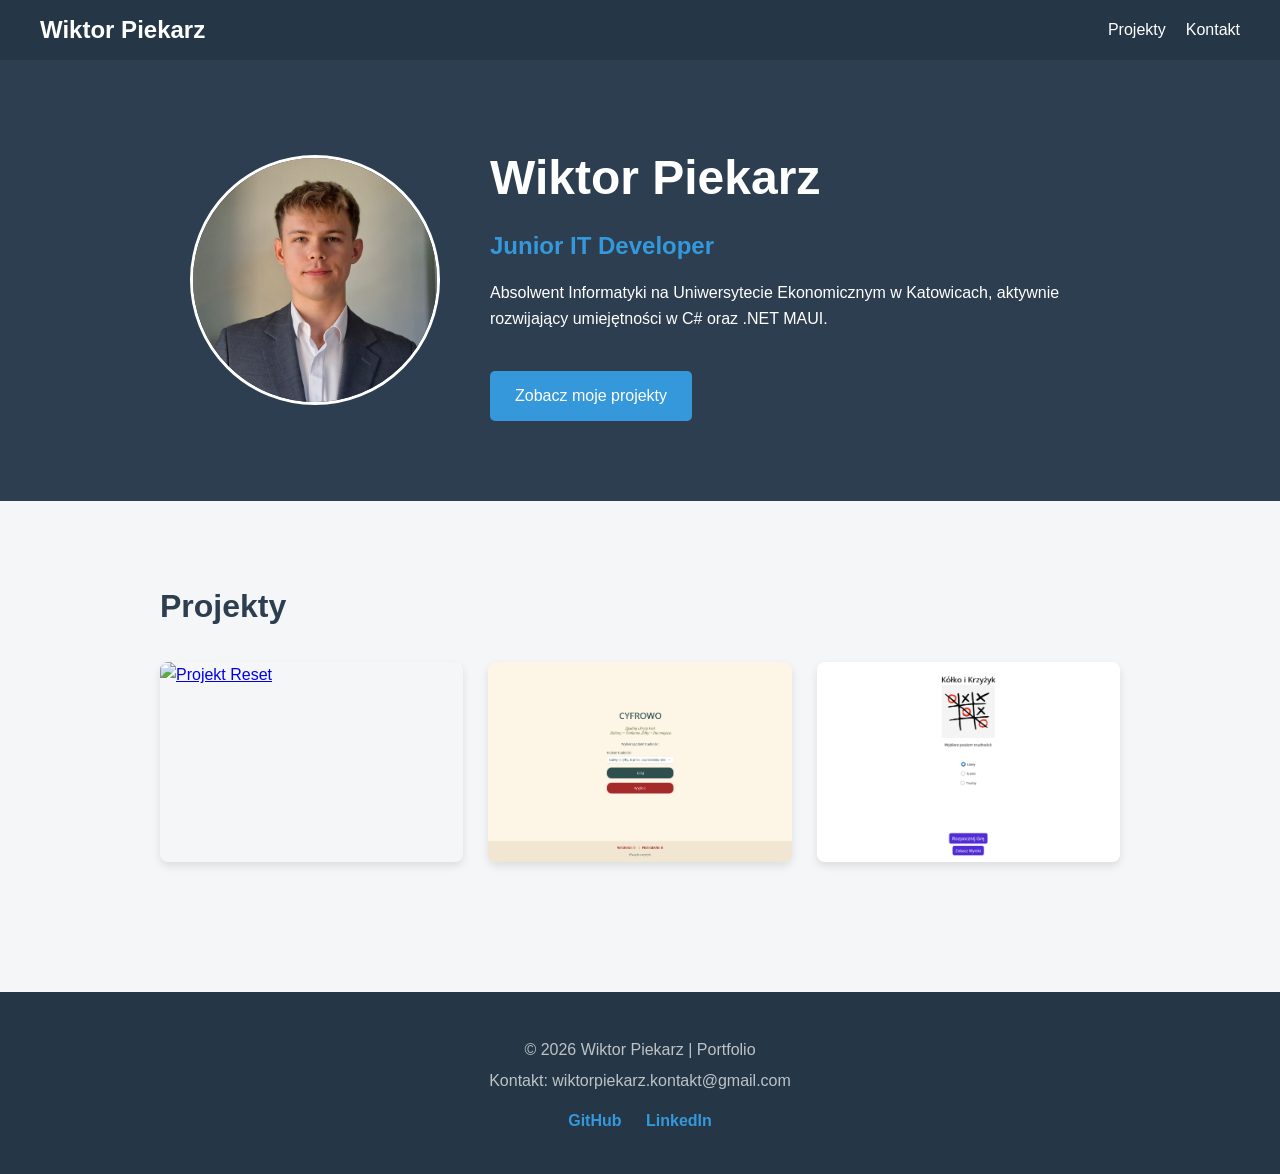
==== index.html @ 60a60a54 "Add files via upload" ====
<!DOCTYPE html>
<html lang="pl">
<head>
    <meta charset="UTF-8">
    <meta name="viewport" content="width=device-width, initial-scale=1.0">
    <title>Portfolio | Wiktor Piekarz</title>
    <link rel="stylesheet" href="style.css">
</head>
<body>

    <nav>
        <a href="#" class="logo-link"><div class="logo">Wiktor Piekarz</div></a>
        <ul>
            <li><a href="#projekty">Projekty</a></li>
            <li><a href="#kontakt">Kontakt</a></li>
        </ul>
    </nav>

    <header>
        <div class="hero-container">
            <img src="ZdjecieProf.png" alt="Wiktor Piekarz" class="profilowe">
            <div class="hero-text">
                <h1>Wiktor Piekarz</h1>
                <h2>Junior IT Developer</h2>
                <p>Absolwent Informatyki na Uniwersytecie Ekonomicznym w Katowicach, aktywnie rozwijający umiejętności w C# oraz .NET MAUI.</p>
                <a href="#projekty" class="btn">Zobacz moje projekty</a>
            </div>
        </div>
    </header>

    <section id="projekty">
        <h2>Projekty</h2>
        <!-- Tutaj JavaScript automatycznie wczyta kafle z pliku projects.json -->
        <div id="projects-container" class="projekty-grid"></div>
    </section>

    <footer id="kontakt">
        <div class="footer-content">
            <p>&copy; 2026 Wiktor Piekarz | Portfolio</p>
            <p>Kontakt: wiktorpiekarz.kontakt@gmail.com</p>
            <div class="social-links">
                <a href="https://github.com/Wexontv" target="_blank">GitHub</a>
                <a href="#" target="_blank">LinkedIn</a>
            </div>
        </div>
    </footer>

    <div id="profile-lightbox" class="modal"><img class="modal-content" id="full-profile-img"></div>

    <script>
        const profileImg = document.querySelector('.profilowe');
        const profileLightbox = document.getElementById('profile-lightbox');
        const fullProfileImg = document.getElementById('full-profile-img');

        profileImg.addEventListener('click', () => {
            profileLightbox.classList.add('show');
            fullProfileImg.src = profileImg.src;
        });

        profileLightbox.addEventListener('click', () => {
            profileLightbox.classList.remove('show');
        });
    </script>

    <!-- Podpięcie skryptu ładującego projekty z pliku JSON -->
    <script src="app.js"></script>
    
</body>
</html>
---- style.css ----
/* =========================================
   1. Reset i ustawienia globalne
   ========================================= */
* {
    margin: 0;
    padding: 0;
    box-sizing: border-box;
}

body {
    font-family: sans-serif;
    line-height: 1.6;
    color: #333;
    background-color: #f4f6f8;
}

/* =========================================
   2. Nawigacja (Menu)
   ========================================= */
nav {
    position: fixed;
    top: 0;
    width: 100%;
    height: 60px;
    background: rgb(37, 55, 71);
    display: flex;
    justify-content: space-between;
    align-items: center;
    padding: 0 40px;
    z-index: 1000;
}

.logo-link {
    text-decoration: none;
    color: white;
    font-weight: bold;
    font-size: 1.5rem;
}

nav ul {
    display: flex;
    list-style: none;
}

nav ul li a {
    color: white;
    text-decoration: none;
    margin-left: 20px;
    transition: color 0.3s;
}

nav ul li a:hover {
    color: #3498db;
}

/* =========================================
   3. Sekcja powitalna (Hero)
   ========================================= */
header {
    margin-top: 60px;
    padding: 80px 20px;
    background: #2c3e50;
    color: white;
}

.hero-container {
    display: flex;
    align-items: center;
    justify-content: center;
    gap: 50px;
    max-width: 900px;
    margin: 0 auto;
}

.profilowe {
    width: 250px;
    height: 250px;
    border-radius: 50%;
    object-fit: cover;
    border: 3px solid white;
    flex-shrink: 0;
    cursor: pointer;
    transition: transform 0.3s;
}

.profilowe:hover {
    transform: scale(1.05);
}

.hero-text {
    max-width: 600px;
}

.hero-text h1 {
    font-size: 3rem;
    margin-bottom: 10px;
}

.hero-text h2 {
    font-size: 1.5rem;
    color: #3498db;
    margin-bottom: 15px;
}

.hero-text p {
    margin-bottom: 20px;
}

.btn {
    display: inline-block;
    padding: 12px 25px;
    background: #3498db;
    color: white;
    text-decoration: none;
    border-radius: 5px;
    margin-top: 20px;
    transition: background 0.3s;
}

.btn:hover {
    background: #2980b9;
}

/* =========================================
   4. Sekcja Projektów
   ========================================= */
section {
    padding: 80px 20px;
    max-width: 1000px;
    margin: auto;
}

section h2 {
    font-size: 2rem;
    margin-bottom: 30px;
    color: #2c3e50;
}

.projekty-grid {
    display: grid;
    grid-template-columns: repeat(3, 1fr);
    gap: 25px;
}

.kafelek {
    position: relative;
    overflow: hidden;
    display: block;
    border-radius: 8px;
    transition: transform 0.3s;
    box-shadow: 0 4px 8px rgba(0,0,0,0.1);
}

.kafelek:hover {
    transform: scale(1.05);
}

.kafelek img {
    width: 100%;
    height: 200px;
    object-fit: cover;
    display: block;
}

.overlay {
    position: absolute;
    top: 0;
    left: 0;
    width: 100%;
    height: 100%;
    background: rgba(0, 0, 0, 0.7);
    color: white;
    opacity: 0;
    display: flex;
    flex-direction: column;
    justify-content: center;
    align-items: center;
    text-align: center;
    transition: opacity 0.3s;
    
    /* Dodany bezpieczny margines wewnętrzny, aby napisy nie dotykały krawędzi */
    padding: 20px;
}

.kafelek:hover .overlay {
    opacity: 1;
}

.overlay h3 {
    margin-bottom: 8px;
    font-size: 1.25rem;
}

.overlay p {
    font-size: 0.9rem;
    color: #ddd;
}

/* =========================================
   5. Modal / Lightbox dla zdjęcia profilowego
   ========================================= */
.modal {
    display: none;
    position: fixed;
    z-index: 2000;
    top: 0;
    left: 0;
    width: 100%;
    height: 100%;
    background-color: rgba(0,0,0,0.9);
    justify-content: center;
    align-items: center;
}

.modal.show {
    display: flex;
}

.modal-content {
    max-width: 80%;
    max-height: 80%;
    border: 5px solid white;
    border-radius: 8px;
}

/* =========================================
   6. Stopka (Footer)
   ========================================= */
footer {
    background: rgb(37, 55, 71);
    color: white;
    padding: 40px 20px;
    text-align: center;
    margin-top: 50px;
}

.footer-content p {
    margin: 5px 0;
    color: #bdc3c7;
}

.social-links {
    margin-top: 15px;
}

.social-links a {
    color: #3498db;
    text-decoration: none;
    margin: 0 10px;
    font-weight: bold;
}

.social-links a:hover {
    text-decoration: underline;
}
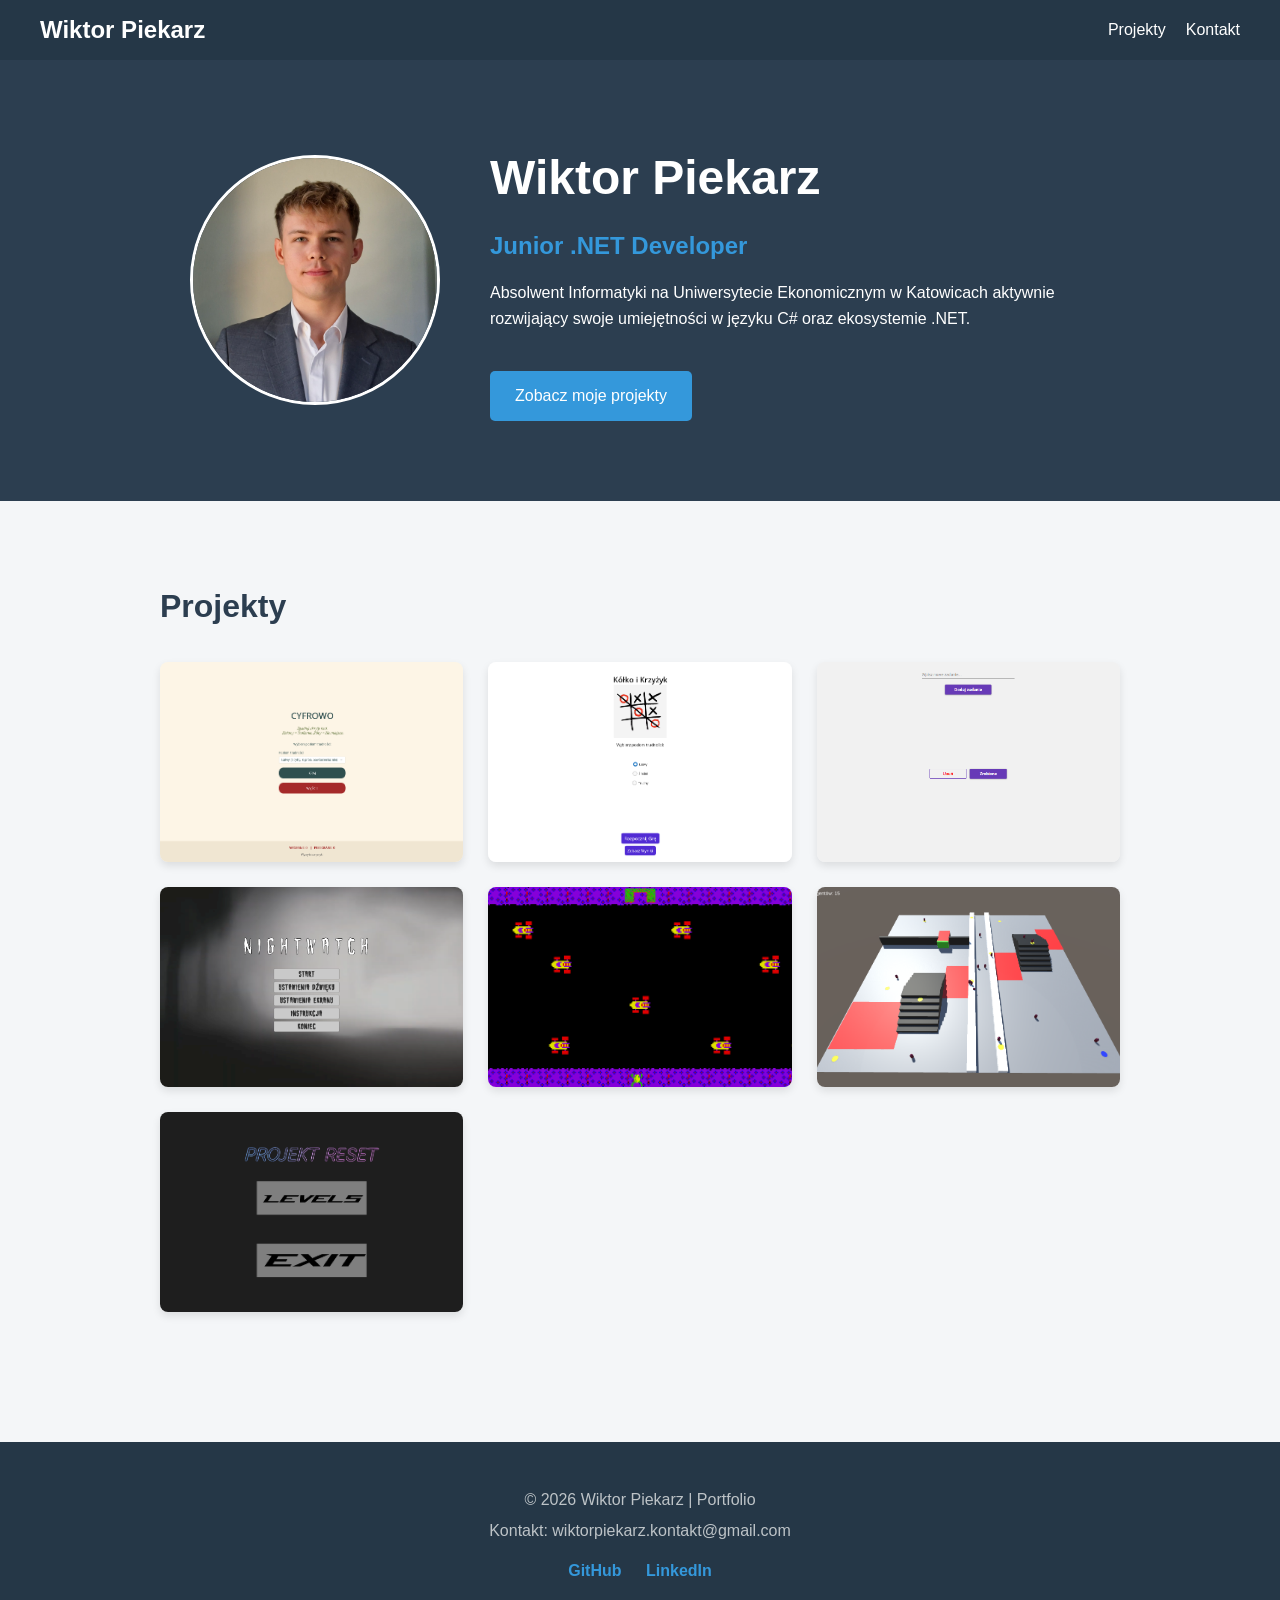
==== commit e1e9ed24: "Update" ====
--- a/index.html
+++ b/index.html
@@ -21,8 +21,8 @@
             <img src="ZdjecieProf.png" alt="Wiktor Piekarz" class="profilowe">
             <div class="hero-text">
                 <h1>Wiktor Piekarz</h1>
-                <h2>Junior IT Developer</h2>
-                <p>Absolwent Informatyki na Uniwersytecie Ekonomicznym w Katowicach, aktywnie rozwijający umiejętności w C# oraz .NET MAUI.</p>
+                <h2>Junior .NET Developer</h2>
+                <p>Absolwent Informatyki na Uniwersytecie Ekonomicznym w Katowicach aktywnie rozwijający swoje umiejętności w języku C# oraz ekosystemie .NET.</p>
                 <a href="#projekty" class="btn">Zobacz moje projekty</a>
             </div>
         </div>
@@ -30,7 +30,6 @@
 
     <section id="projekty">
         <h2>Projekty</h2>
-        <!-- Tutaj JavaScript automatycznie wczyta kafle z pliku projects.json -->
         <div id="projects-container" class="projekty-grid"></div>
     </section>
 
@@ -40,7 +39,7 @@
             <p>Kontakt: wiktorpiekarz.kontakt@gmail.com</p>
             <div class="social-links">
                 <a href="https://github.com/Wexontv" target="_blank">GitHub</a>
-                <a href="#" target="_blank">LinkedIn</a>
+                <a href="https://www.linkedin.com/in/wiktor-piekarz-422988358/" target="_blank">LinkedIn</a>
             </div>
         </div>
     </footer>
@@ -62,7 +61,6 @@
         });
     </script>
 
-    <!-- Podpięcie skryptu ładującego projekty z pliku JSON -->
     <script src="app.js"></script>
     
 </body>
--- a/style.css
+++ b/style.css
@@ -1,6 +1,3 @@
-/* =========================================
-   1. Reset i ustawienia globalne
-   ========================================= */
 * {
     margin: 0;
     padding: 0;
@@ -14,9 +11,6 @@
     background-color: #f4f6f8;
 }
 
-/* =========================================
-   2. Nawigacja (Menu)
-   ========================================= */
 nav {
     position: fixed;
     top: 0;
@@ -53,9 +47,6 @@
     color: #3498db;
 }
 
-/* =========================================
-   3. Sekcja powitalna (Hero)
-   ========================================= */
 header {
     margin-top: 60px;
     padding: 80px 20px;
@@ -121,9 +112,6 @@
     background: #2980b9;
 }
 
-/* =========================================
-   4. Sekcja Projektów
-   ========================================= */
 section {
     padding: 80px 20px;
     max-width: 1000px;
@@ -177,8 +165,6 @@
     align-items: center;
     text-align: center;
     transition: opacity 0.3s;
-    
-    /* Dodany bezpieczny margines wewnętrzny, aby napisy nie dotykały krawędzi */
     padding: 20px;
 }
 
@@ -196,9 +182,6 @@
     color: #ddd;
 }
 
-/* =========================================
-   5. Modal / Lightbox dla zdjęcia profilowego
-   ========================================= */
 .modal {
     display: none;
     position: fixed;
@@ -223,9 +206,6 @@
     border-radius: 8px;
 }
 
-/* =========================================
-   6. Stopka (Footer)
-   ========================================= */
 footer {
     background: rgb(37, 55, 71);
     color: white;
@@ -252,4 +232,41 @@
 
 .social-links a:hover {
     text-decoration: underline;
+}
+
+@media (max-width: 768px) {
+    nav {
+        padding: 0 20px;
+    }
+
+    .logo-link {
+        font-size: 1.2rem;
+    }
+
+    .hero-container {
+        flex-direction: column;
+        text-align: center;
+        gap: 30px;
+    }
+
+    .profilowe {
+        width: 180px;
+        height: 180px;
+    }
+
+    .hero-text h1 {
+        font-size: 2.2rem;
+    }
+
+    .hero-text h2 {
+        font-size: 1.2rem;
+    }
+
+    .projekty-grid {
+        grid-template-columns: 1fr; 
+    }
+
+    section {
+        padding: 40px 15px;
+    }
 }
